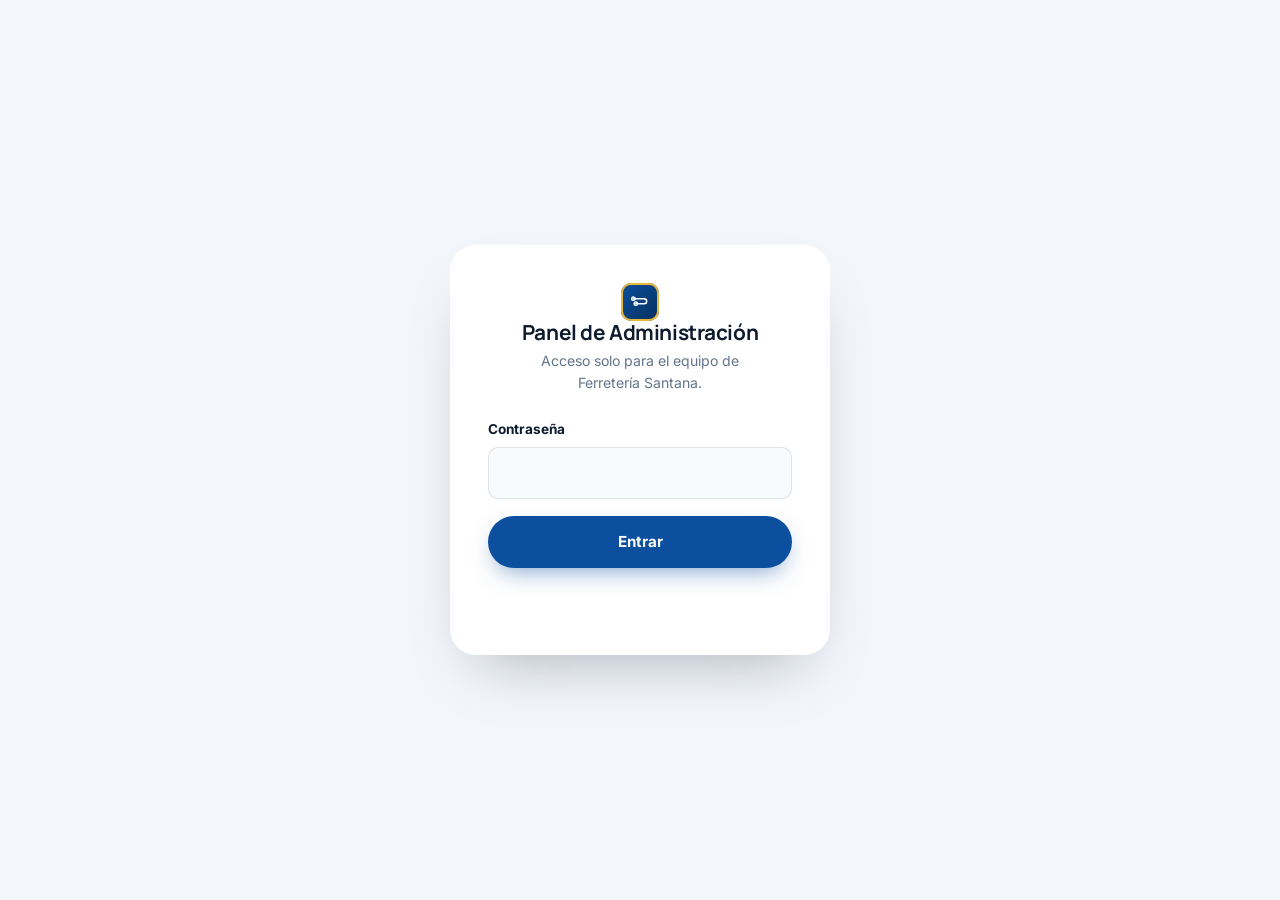
==== admin.html @ 728224a3 "Add files via upload" ====
<!DOCTYPE html>
<html lang="es-MX">
<head>
<meta charset="UTF-8">
<meta name="viewport" content="width=device-width, initial-scale=1.0">
<title>Panel de Administración | Ferretería Santana</title>
<meta name="robots" content="noindex, nofollow">
<link rel="preconnect" href="https://fonts.googleapis.com">
<link rel="preconnect" href="https://fonts.gstatic.com" crossorigin>
<link rel="stylesheet" href="https://fonts.googleapis.com/css2?family=Manrope:wght@700;800&family=Inter:wght@400;500;600;700&family=IBM+Plex+Mono:wght@500;600&display=swap">
<link rel="stylesheet" href="styles.css?v=20260812">
</head>
<body>

<div class="admin-shell">

  <!-- LOGIN GATE -->
  <div class="admin-lock" data-admin-lock>
    <div class="admin-lock-card">
      <span class="brand-mark" style="margin:0 auto;display:flex;">
        <svg viewBox="0 0 24 24" fill="none" stroke="#fff" stroke-width="1.8" stroke-linecap="round" stroke-linejoin="round"><path d="M4 8h13a3 3 0 0 1 3 3v0a3 3 0 0 1-3 3H7"/><circle cx="4" cy="8" r="2"/><circle cx="7" cy="14" r="2"/></svg>
      </span>
      <h1>Panel de Administración</h1>
      <p>Acceso solo para el equipo de Ferretería Santana.</p>
      <form data-admin-login>
        <div class="form-field" style="text-align:left;">
          <label for="admin-pass">Contraseña</label>
          <input id="admin-pass" type="password" autocomplete="current-password" required>
        </div>
        <button class="btn btn-primary btn-block" type="submit">Entrar</button>
        <p class="admin-error" data-admin-error></p>
      </form>
    </div>
  </div>

  <!-- ADMIN APP (hidden until unlocked) -->
  <div data-admin-app style="display:none;">
    <header class="admin-header">
      <div class="container">
        <div class="brand">
          <span class="brand-mark">
            <svg viewBox="0 0 24 24" fill="none" stroke="#fff" stroke-width="1.8" stroke-linecap="round" stroke-linejoin="round"><path d="M4 8h13a3 3 0 0 1 3 3v0a3 3 0 0 1-3 3H7"/><circle cx="4" cy="8" r="2"/><circle cx="7" cy="14" r="2"/></svg>
          </span>
          <span>Ferretería Santana <small>Panel de productos</small></span>
        </div>
        <div style="display:flex;gap:.7rem;align-items:center;">
          <a class="btn btn-ghost btn-sm" href="tienda.html" target="_blank" rel="noopener">Ver tienda ↗</a>
          <button class="btn btn-ghost btn-sm" data-admin-logout type="button">Salir</button>
        </div>
      </div>
    </header>

    <main class="admin-main">
      <div class="container admin-grid">

        <div>
          <div class="panel">
            <h2 data-form-title>Agregar producto</h2>
            <form data-product-form>
              <input type="hidden" data-field="id">
              <div class="form-field">
                <label for="f-name">Nombre del producto</label>
                <input id="f-name" data-field="name" type="text" required>
              </div>
              <div class="field-row-2">
                <div class="form-field">
                  <label for="f-category">Categoría</label>
                  <select id="f-category" data-field="category" required></select>
                </div>
                <div class="form-field">
                  <label for="f-icon">Ícono</label>
                  <select id="f-icon" data-field="icon"></select>
                </div>
              </div>
              <div class="field-row-2">
                <div class="form-field">
                  <label for="f-price">Precio (opcional)</label>
                  <input id="f-price" data-field="price" type="text" placeholder="Ej. 150.00">
                </div>
                <div class="form-field">
                  <label for="f-unit">Unidad</label>
                  <input id="f-unit" data-field="unit" type="text" placeholder="Ej. pieza, tramo 6m">
                </div>
              </div>
              <div class="form-field">
                <label for="f-desc">Descripción breve</label>
                <textarea id="f-desc" data-field="desc" rows="3"></textarea>
              </div>
              <div style="display:flex;gap:.6rem;">
                <button class="btn btn-primary btn-block" type="submit" data-submit-label>Agregar producto</button>
                <button class="btn btn-ghost" type="button" data-cancel-edit style="display:none;">Cancelar</button>
              </div>
            </form>
          </div>

          <div class="panel" style="margin-top:1.4rem;">
            <h2>Guardar cambios permanentes</h2>
            <p class="panel-note">Los cambios se guardan automáticamente en este navegador (localStorage), así que ya los ves reflejados en la tienda desde aquí. Para que <strong>todos los visitantes</strong> los vean en GitHub, descarga el archivo actualizado y reemplázalo en tu repositorio.</p>
            <button class="btn btn-accent btn-block" data-export-btn type="button">Descargar products-data.js actualizado</button>
            <p class="status-line" data-export-status></p>
            <div class="divider"></div>
            <button class="btn btn-ghost btn-block" data-reset-btn type="button">Restablecer catálogo original</button>
          </div>
        </div>

        <div class="panel">
          <h2>Productos (<span data-product-count>0</span>)</h2>
          <div class="product-toolbar" style="margin-bottom:1rem;">
            <div class="chip-row" data-admin-chips></div>
            <div class="search-wrap">
              <svg viewBox="0 0 24 24" fill="none" stroke="currentColor" stroke-width="1.8"><circle cx="11" cy="11" r="7"/><path d="m21 21-4.3-4.3"/></svg>
              <input class="search-input" type="search" placeholder="Buscar…" data-admin-search>
            </div>
          </div>
          <div class="admin-table-wrap">
            <table class="admin-table">
              <thead>
                <tr>
                  <th></th>
                  <th>Nombre</th>
                  <th>Categoría</th>
                  <th>Precio</th>
                  <th></th>
                </tr>
              </thead>
              <tbody data-product-table></tbody>
            </table>
          </div>
        </div>

      </div>
    </main>
  </div>

</div>

<script defer src="lib/manifest.js"></script>
<script defer src="lib/products-data.js"></script>
<script defer src="main.js?v=20260812"></script>
<script defer src="admin.js?v=20260812"></script>
</body>
</html>
---- styles.css ----
/* =============================================================
   1. Tokens
   ============================================================= */
:root {
  --bg:          #ffffff;
  --bg-2:        #f3f6fb;
  --bg-3:        #eaf0f9;
  --ink:         #0e1b2e;
  --ink-soft:    #33445c;
  --ink-mute:    #64748b;
  --cream:       #f8fafc;

  --blue:        #0b4f9e;
  --blue-dark:   #06305e;
  --blue-light:  #2e79cf;
  --yellow:      #ffc531;
  --yellow-dark: #e0a300;

  --line:        rgba(14, 27, 46, 0.10);
  --glass:       rgba(255, 255, 255, 0.6);
  --glass-line:  rgba(255, 255, 255, 0.7);

  --sans: "Inter", system-ui, sans-serif;
  --display: "Manrope", var(--sans);
  --mono: "IBM Plex Mono", monospace;

  --ease-out:    cubic-bezier(0.16, 1, 0.3, 1);
  --ease-in:     cubic-bezier(0.7, 0, 0.84, 0);
  --ease-soft:   cubic-bezier(0.25, 0.46, 0.45, 0.94);
  --ease-bounce: cubic-bezier(0.34, 1.56, 0.64, 1);

  --radius-sm: 10px;
  --radius-md: 16px;
  --radius-lg: 26px;
  --container: 1240px;
}

@property --mesh-angle {
  syntax: "<angle>";
  initial-value: 0deg;
  inherits: false;
}

/* =============================================================
   2. Reset & base
   ============================================================= */
*, *::before, *::after { box-sizing: border-box; margin: 0; }
html { -webkit-text-size-adjust: 100%; tab-size: 2; scroll-behavior: smooth; }
body {
  font-family: var(--sans);
  font-size: 16px;
  line-height: 1.6;
  color: var(--ink);
  background: var(--bg);
  -webkit-font-smoothing: antialiased;
  text-rendering: optimizeLegibility;
  overflow-x: clip;
  overscroll-behavior-y: none;
}
img, svg, video { display: block; max-width: 100%; }
button { font: inherit; color: inherit; cursor: pointer; border: 0; background: none; }
a { color: inherit; text-decoration: none; }
input, select, textarea { font: inherit; color: inherit; }
p { text-wrap: pretty; }
h1, h2, h3, h4 { text-wrap: balance; line-height: 1.08; letter-spacing: -0.02em; font-family: var(--display); }
ul { list-style: none; padding: 0; }
::selection { background: var(--yellow); color: var(--blue-dark); }

:focus-visible {
  outline: 2px solid var(--blue);
  outline-offset: 3px;
  border-radius: 4px;
}

.skip-link {
  position: fixed; top: -100px; left: 1rem;
  padding: .6rem 1rem; background: var(--ink); color: var(--cream);
  z-index: 9999; border-radius: 8px; font-weight: 600;
}
.skip-link:focus { top: 1rem; }

/* =============================================================
   3. Utilities
   ============================================================= */
.container { max-width: var(--container); margin: 0 auto; padding: 0 1.25rem; }
.sr-only {
  position: absolute; width: 1px; height: 1px; padding: 0; margin: -1px;
  overflow: hidden; clip: rect(0,0,0,0); white-space: nowrap; border: 0;
}
.section { padding: clamp(3.5rem, 7vw, 7rem) 0; }
.section-head { max-width: 640px; margin-bottom: clamp(2rem, 5vw, 3.5rem); }
.kicker {
  display: inline-flex; align-items: center; gap: .5rem;
  font-family: var(--mono); font-size: .78rem; letter-spacing: .08em;
  text-transform: uppercase; color: var(--blue); font-weight: 600;
  margin-bottom: .9rem;
}
.kicker::before {
  content: ""; width: 8px; height: 8px; border-radius: 50%;
  background: var(--yellow); box-shadow: 0 0 0 4px rgba(255,197,49,0.25);
}
.section-sub { color: var(--ink-mute); font-size: 1.05rem; margin-top: .75rem; max-width: 56ch; }

.reveal { opacity: 0; transform: translateY(28px); transition: opacity .7s var(--ease-out), transform .7s var(--ease-out); }
.reveal.is-visible { opacity: 1; transform: none; }
.reveal[data-split] { opacity: 1; transform: none; }

/* =============================================================
   4. Buttons
   ============================================================= */
.btn {
  display: inline-flex; align-items: center; justify-content: center; gap: .55rem;
  padding: .85rem 1.5rem; border-radius: 999px; font-weight: 700; font-size: .95rem;
  transition: transform .35s var(--ease-out), box-shadow .35s var(--ease-out), background .3s var(--ease-out);
  white-space: nowrap;
}
.btn-primary {
  background: var(--blue); color: #fff;
  box-shadow: 0 10px 24px -8px rgba(11,79,158,0.55);
}
.btn-primary:hover { background: var(--blue-dark); transform: translateY(-2px); box-shadow: 0 14px 30px -8px rgba(11,79,158,0.6); }
.btn-accent {
  background: var(--yellow); color: var(--blue-dark);
  box-shadow: 0 10px 24px -8px rgba(224,163,0,0.5);
}
.btn-accent:hover { background: var(--yellow-dark); transform: translateY(-2px); }
.btn-ghost {
  background: transparent; color: var(--ink); border: 1.5px solid var(--line);
}
.btn-ghost:hover { border-color: var(--blue); color: var(--blue); }
.btn-sm { padding: .6rem 1.1rem; font-size: .85rem; }
.btn-block { width: 100%; }
.btn[disabled] { opacity: .5; cursor: not-allowed; }

/* =============================================================
   5. Nav
   ============================================================= */
.nav {
  position: sticky; top: 0; z-index: 100;
  background: rgba(255,255,255,0.78);
  backdrop-filter: blur(16px) saturate(160%);
  -webkit-backdrop-filter: blur(16px) saturate(160%);
  border-bottom: 1px solid var(--line);
}
.nav-inner { display: flex; align-items: center; justify-content: space-between; gap: 1.5rem; padding: .9rem 0; }
.brand { display: flex; align-items: center; gap: .6rem; font-family: var(--display); font-weight: 800; font-size: 1.1rem; color: var(--blue-dark); }
.brand-mark {
  width: 38px; height: 38px; border-radius: 10px;
  background: linear-gradient(135deg, var(--blue) 0%, var(--blue-dark) 100%);
  display: flex; align-items: center; justify-content: center; flex-shrink: 0;
  box-shadow: inset 0 0 0 2px rgba(255,197,49,0.9);
}
.brand-mark svg { width: 20px; height: 20px; }
.brand small { display: block; font-family: var(--sans); font-weight: 500; font-size: .68rem; color: var(--ink-mute); letter-spacing: .03em; }

.nav-links { display: none; align-items: center; gap: 2rem; }
.nav-links a {
  position: relative; font-weight: 600; font-size: .93rem; color: var(--ink-soft);
  padding: .3rem 0;
}
.nav-links a::after {
  content: ""; position: absolute; left: 0; bottom: -2px; width: 0; height: 2px;
  background: var(--yellow); transition: width .3s var(--ease-out);
}
.nav-links a:hover::after, .nav-links a.is-active::after { width: 100%; }
.nav-links a.is-active { color: var(--blue); }

.nav-cta { display: none; align-items: center; gap: .7rem; }
.nav-burger {
  display: flex; align-items: center; justify-content: center;
  width: 42px; height: 42px; border-radius: 10px; border: 1.5px solid var(--line);
}
.nav-burger span { display: block; width: 18px; height: 2px; background: var(--ink); position: relative; }
.nav-burger span::before, .nav-burger span::after {
  content: ""; position: absolute; left: 0; width: 18px; height: 2px; background: var(--ink); transition: transform .3s var(--ease-out);
}
.nav-burger span::before { top: -6px; }
.nav-burger span::after { top: 6px; }

.nav-mobile {
  display: none; flex-direction: column; gap: .2rem; padding: .5rem 0 1.2rem;
  border-top: 1px solid var(--line);
}
.nav-mobile.is-open { display: flex; }
.nav-mobile a { padding: .75rem .25rem; font-weight: 600; border-bottom: 1px solid var(--line); }
.nav-mobile .btn { margin-top: .8rem; }

@media (min-width: 960px) {
  .nav-links { display: flex; }
  .nav-cta { display: flex; }
  .nav-burger { display: none; }
  .nav-mobile { display: none !important; }
}

/* =============================================================
   6. Hero
   ============================================================= */
.hero { position: relative; padding: clamp(3rem, 8vw, 6rem) 0 clamp(2.5rem, 6vw, 4rem); overflow: clip; }
.hero-mesh {
  position: absolute; inset: -10% -10% auto -10%; height: 130%;
  z-index: -1;
  background:
    radial-gradient(circle at 15% 20%, rgba(11,79,158,0.16) 0%, transparent 55%),
    radial-gradient(circle at 85% 15%, rgba(255,197,49,0.22) 0%, transparent 50%),
    radial-gradient(circle at 50% 90%, rgba(11,79,158,0.10) 0%, transparent 55%),
    var(--bg-2);
  filter: blur(40px) saturate(140%);
  animation: meshDrift 26s ease-in-out infinite;
}
@keyframes meshDrift {
  0%, 100% { transform: scale(1) rotate(0deg); }
  50% { transform: scale(1.12) rotate(6deg); }
}
.hero-grid { display: grid; gap: 2.5rem; align-items: center; }
.hero-badge {
  display: inline-flex; align-items: center; gap: .5rem;
  background: #fff; border: 1px solid var(--line); border-radius: 999px;
  padding: .5rem .95rem; font-size: .82rem; font-weight: 700; color: var(--blue-dark);
  box-shadow: 0 4px 14px -6px rgba(14,27,46,0.15);
  margin-bottom: 1.25rem;
}
.hero-badge span.dot { width: 8px; height: 8px; border-radius: 50%; background: var(--yellow); }
.hero-title { font-size: clamp(2.3rem, 5.4vw, 3.7rem); font-weight: 800; color: var(--ink); }
.hero-title em { font-style: normal; color: var(--blue); }
.hero-sub { margin-top: 1.15rem; font-size: 1.1rem; color: var(--ink-soft); max-width: 46ch; }
.hero-actions { display: flex; flex-wrap: wrap; gap: .9rem; margin-top: 1.9rem; }

.hero-stats { display: grid; grid-template-columns: repeat(3, 1fr); gap: 1rem; margin-top: 2.75rem; max-width: 460px; }
.hero-stat strong { display: block; font-family: var(--display); font-size: clamp(1.5rem, 3vw, 1.9rem); color: var(--blue-dark); font-weight: 800; }
.hero-stat span { font-size: .8rem; color: var(--ink-mute); }

.hero-visual { position: relative; min-height: 320px; }
.hero-card-grid { display: grid; grid-template-columns: repeat(2, 1fr); gap: 1rem; }
.glass-card {
  background: var(--glass);
  backdrop-filter: blur(18px) saturate(180%);
  -webkit-backdrop-filter: blur(18px) saturate(180%);
  border: 1px solid var(--glass-line);
  border-radius: var(--radius-md);
  box-shadow: 0 20px 40px -20px rgba(14,27,46,0.25);
}
@supports not (backdrop-filter: blur(1px)) {
  .glass-card { background: rgba(255,255,255,0.92); }
}
.hero-icon-card {
  padding: 1.4rem 1.1rem; display: flex; flex-direction: column; gap: .7rem;
  transition: transform .4s var(--ease-out), box-shadow .4s var(--ease-out);
}
.hero-icon-card:hover { transform: translateY(-6px) rotate(-1deg); box-shadow: 0 26px 50px -18px rgba(14,27,46,0.3); }
.hero-icon-card .ico-wrap {
  width: 44px; height: 44px; border-radius: 12px;
  display: flex; align-items: center; justify-content: center;
  background: linear-gradient(135deg, var(--blue) 0%, var(--blue-light) 100%);
}
.hero-icon-card .ico-wrap svg { width: 24px; height: 24px; color: #fff; }
.hero-icon-card:nth-child(2) .ico-wrap, .hero-icon-card:nth-child(3) .ico-wrap { background: linear-gradient(135deg, var(--yellow) 0%, var(--yellow-dark) 100%); }
.hero-icon-card h4 { font-size: .95rem; font-weight: 700; }
.hero-icon-card p { font-size: .8rem; color: var(--ink-mute); }
.hero-icon-card:nth-child(2) { margin-top: 1.6rem; }
.hero-icon-card:nth-child(4) { margin-top: -1.6rem; }

@media (min-width: 960px) {
  .hero-grid { grid-template-columns: 1.05fr .95fr; gap: 3.5rem; }
}

/* =============================================================
   7. Category / feature bento
   ============================================================= */
.cat-grid { display: grid; grid-template-columns: repeat(auto-fit, minmax(230px, 1fr)); gap: 1.1rem; }
.cat-card {
  background: #fff; border: 1px solid var(--line); border-radius: var(--radius-md);
  padding: 1.6rem; display: flex; flex-direction: column; gap: .85rem;
  transition: transform .4s var(--ease-out), box-shadow .4s var(--ease-out), border-color .3s;
  position: relative; overflow: hidden;
}
.cat-card::before {
  content: ""; position: absolute; inset: 0; opacity: 0;
  background: linear-gradient(135deg, rgba(11,79,158,0.06), rgba(255,197,49,0.10));
  transition: opacity .35s var(--ease-out);
}
.cat-card:hover { transform: translateY(-6px); box-shadow: 0 24px 44px -22px rgba(14,27,46,0.28); border-color: transparent; }
.cat-card:hover::before { opacity: 1; }
.cat-card .ico-wrap {
  width: 50px; height: 50px; border-radius: 13px; position: relative; z-index: 1;
  display: flex; align-items: center; justify-content: center;
  background: var(--bg-3);
}
.cat-card .ico-wrap svg { width: 26px; height: 26px; color: var(--blue); }
.cat-card h3 { position: relative; z-index: 1; font-size: 1.08rem; }
.cat-card p { position: relative; z-index: 1; font-size: .88rem; color: var(--ink-mute); }
.cat-card .cat-link { position: relative; z-index: 1; font-size: .83rem; font-weight: 700; color: var(--blue); display: inline-flex; align-items: center; gap: .35rem; margin-top: .2rem; }
.cat-card .cat-link svg { width: 14px; height: 14px; transition: transform .3s var(--ease-out); }
.cat-card:hover .cat-link svg { transform: translateX(3px); }

/* =============================================================
   8. Pillars
   ============================================================= */
.pillar-grid { display: grid; grid-template-columns: repeat(auto-fit, minmax(260px, 1fr)); gap: 1.4rem; }
.pillar-card { padding: 1.9rem; border-radius: var(--radius-md); background: var(--bg-2); }
.pillar-card .ico-wrap {
  width: 48px; height: 48px; border-radius: 12px; margin-bottom: 1.1rem;
  display: flex; align-items: center; justify-content: center;
  background: var(--blue-dark);
}
.pillar-card .ico-wrap svg { width: 24px; height: 24px; color: var(--yellow); }
.pillar-card h3 { font-size: 1.1rem; margin-bottom: .55rem; }
.pillar-card p { color: var(--ink-mute); font-size: .92rem; }

/* =============================================================
   9. Products
   ============================================================= */
.product-toolbar { display: flex; flex-wrap: wrap; gap: .9rem; align-items: center; justify-content: space-between; margin-bottom: 2rem; }
.chip-row { display: flex; flex-wrap: wrap; gap: .55rem; }
.chip {
  padding: .55rem 1rem; border-radius: 999px; border: 1.5px solid var(--line);
  font-size: .85rem; font-weight: 600; color: var(--ink-soft);
  transition: all .25s var(--ease-out);
}
.chip:hover { border-color: var(--blue); color: var(--blue); }
.chip.is-active { background: var(--blue); border-color: var(--blue); color: #fff; }
.search-wrap { position: relative; flex-shrink: 0; }
.search-wrap svg { position: absolute; left: 14px; top: 50%; transform: translateY(-50%); width: 17px; height: 17px; color: var(--ink-mute); }
.search-input {
  padding: .68rem 1rem .68rem 2.5rem; border-radius: 999px; border: 1.5px solid var(--line);
  min-width: 220px; background: #fff;
}
.search-input:focus { border-color: var(--blue); outline: none; }

.product-grid { display: grid; grid-template-columns: repeat(auto-fill, minmax(240px, 1fr)); gap: 1.25rem; }
.product-card {
  background: #fff; border: 1px solid var(--line); border-radius: var(--radius-md);
  overflow: hidden; display: flex; flex-direction: column;
  transition: transform .4s var(--ease-out), box-shadow .4s var(--ease-out);
}
.product-card:hover { transform: translateY(-5px); box-shadow: 0 22px 42px -20px rgba(14,27,46,0.28); }
.product-media {
  aspect-ratio: 4/3; display: flex; align-items: center; justify-content: center;
  background: linear-gradient(135deg, var(--bg-3) 0%, #ffffff 100%);
  position: relative;
}
.product-media svg { width: 44%; height: 44%; color: var(--blue); opacity: .85; }
.product-cat-tag {
  position: absolute; top: 10px; left: 10px; background: var(--yellow); color: var(--blue-dark);
  font-size: .68rem; font-weight: 800; padding: .28rem .6rem; border-radius: 999px; letter-spacing: .02em;
}
.product-body { padding: 1.1rem 1.15rem 1.3rem; display: flex; flex-direction: column; gap: .5rem; flex: 1; }
.product-body h3 { font-size: 1rem; }
.product-body p { font-size: .85rem; color: var(--ink-mute); flex: 1; }
.product-meta { display: flex; align-items: center; justify-content: space-between; margin-top: .3rem; }
.product-price { font-family: var(--mono); font-weight: 700; color: var(--blue-dark); font-size: .92rem; }
.product-unit { font-size: .74rem; color: var(--ink-mute); }
.product-body .btn { margin-top: .7rem; }
.empty-state { text-align: center; padding: 4rem 1rem; color: var(--ink-mute); }

/* =============================================================
   10. Testimonials
   ============================================================= */
.testi-grid { display: grid; grid-template-columns: repeat(auto-fit, minmax(280px, 1fr)); gap: 1.3rem; }
.testi-card { background: var(--bg-2); border-radius: var(--radius-md); padding: 1.8rem; }
.testi-card svg { width: 26px; height: 26px; color: var(--yellow-dark); margin-bottom: .9rem; }
.testi-card p.quote { font-size: .96rem; color: var(--ink-soft); margin-bottom: 1.2rem; }
.testi-author { font-weight: 700; font-size: .9rem; }
.testi-role { font-size: .8rem; color: var(--ink-mute); }

/* =============================================================
   11. CTA band
   ============================================================= */
.cta-band {
  background: linear-gradient(135deg, var(--blue-dark) 0%, var(--blue) 100%);
  border-radius: var(--radius-lg); padding: clamp(2.2rem, 5vw, 3.5rem);
  display: flex; flex-wrap: wrap; gap: 1.8rem; align-items: center; justify-content: space-between;
  position: relative; overflow: hidden;
}
.cta-band::before {
  content: ""; position: absolute; right: -60px; top: -60px; width: 240px; height: 240px;
  border-radius: 50%; background: rgba(255,197,49,0.18); filter: blur(20px);
}
.cta-band h2, .cta-band p { color: #fff; position: relative; }
.cta-band p { color: rgba(255,255,255,0.82); margin-top: .5rem; max-width: 42ch; }
.cta-actions { display: flex; gap: .9rem; flex-wrap: wrap; position: relative; }

/* =============================================================
   12. Contact page
   ============================================================= */
.contact-grid { display: grid; gap: 2.5rem; }
.info-card { background: var(--bg-2); border-radius: var(--radius-md); padding: 1.8rem; margin-bottom: 1rem; }
.info-row { display: flex; gap: .9rem; align-items: flex-start; padding: .8rem 0; border-bottom: 1px solid var(--line); }
.info-row:last-child { border-bottom: 0; }
.info-row .ico-wrap { width: 38px; height: 38px; border-radius: 10px; background: var(--blue); display: flex; align-items: center; justify-content: center; flex-shrink: 0; }
.info-row .ico-wrap svg { width: 19px; height: 19px; color: #fff; }
.info-row strong { display: block; font-size: .88rem; }
.info-row span, .info-row a { font-size: .88rem; color: var(--ink-mute); }
.info-row a:hover { color: var(--blue); }

.form-card { background: #fff; border: 1px solid var(--line); border-radius: var(--radius-md); padding: 1.9rem; }
.form-field { display: flex; flex-direction: column; gap: .4rem; margin-bottom: 1.1rem; }
.form-field label { font-size: .85rem; font-weight: 700; }
.form-field input, .form-field select, .form-field textarea {
  padding: .75rem .9rem; border: 1.5px solid var(--line); border-radius: 10px; background: var(--cream);
}
.form-field input:focus, .form-field select:focus, .form-field textarea:focus { border-color: var(--blue); outline: none; background: #fff; }
.form-row { display: grid; grid-template-columns: 1fr 1fr; gap: 1rem; }
.form-note { font-size: .78rem; color: var(--ink-mute); margin-top: .8rem; }
.map-embed { border-radius: var(--radius-md); overflow: hidden; border: 1px solid var(--line); height: 100%; min-height: 320px; }
.map-embed iframe { width: 100%; height: 100%; min-height: 320px; border: 0; }

@media (min-width: 960px) {
  .contact-grid { grid-template-columns: 1.05fr .95fr; }
}

/* =============================================================
   13. Admin
   ============================================================= */
.admin-shell { min-height: 100vh; background: var(--bg-2); }
.admin-lock { min-height: 100vh; display: flex; align-items: center; justify-content: center; padding: 1.5rem; }
.admin-lock-card { max-width: 380px; width: 100%; background: #fff; border-radius: var(--radius-lg); padding: 2.4rem; box-shadow: 0 30px 60px -30px rgba(14,27,46,0.35); text-align: center; }
.admin-lock-card .brand-mark { margin: 0 auto 1.2rem; }
.admin-lock-card h1 { font-size: 1.3rem; margin-bottom: .4rem; }
.admin-lock-card p { color: var(--ink-mute); font-size: .88rem; margin-bottom: 1.5rem; }
.admin-error { color: #b42318; font-size: .82rem; margin-top: .6rem; min-height: 1.1em; }

.admin-header { background: #fff; border-bottom: 1px solid var(--line); padding: 1rem 0; position: sticky; top: 0; z-index: 20; }
.admin-header .container { display: flex; align-items: center; justify-content: space-between; gap: 1rem; flex-wrap: wrap; }
.admin-main { padding: 2rem 0 4rem; }
.admin-grid { display: grid; gap: 1.6rem; }
@media (min-width: 1100px) { .admin-grid { grid-template-columns: 380px 1fr; align-items: start; } }

.panel { background: #fff; border: 1px solid var(--line); border-radius: var(--radius-md); padding: 1.6rem; }
.panel h2 { font-size: 1.05rem; margin-bottom: 1.1rem; }
.panel-note { background: var(--bg-3); border-radius: 10px; padding: .9rem 1rem; font-size: .8rem; color: var(--ink-soft); margin-bottom: 1.2rem; }

.admin-table-wrap { overflow-x: auto; }
.admin-table { width: 100%; border-collapse: collapse; font-size: .87rem; }
.admin-table th { text-align: left; padding: .7rem .6rem; color: var(--ink-mute); font-size: .74rem; text-transform: uppercase; letter-spacing: .04em; border-bottom: 1px solid var(--line); }
.admin-table td { padding: .7rem .6rem; border-bottom: 1px solid var(--line); vertical-align: middle; }
.admin-table tr:last-child td { border-bottom: 0; }
.admin-table .p-thumb { width: 40px; height: 40px; border-radius: 8px; background: var(--bg-3); display: flex; align-items: center; justify-content: center; }
.admin-table .p-thumb svg { width: 20px; height: 20px; color: var(--blue); }
.row-actions { display: flex; gap: .4rem; }
.icon-btn {
  width: 32px; height: 32px; border-radius: 8px; display: flex; align-items: center; justify-content: center;
  border: 1px solid var(--line); transition: all .2s;
}
.icon-btn svg { width: 15px; height: 15px; }
.icon-btn:hover { border-color: var(--blue); color: var(--blue); }
.icon-btn.danger:hover { border-color: #b42318; color: #b42318; }

.badge-tag { display: inline-block; padding: .2rem .6rem; border-radius: 999px; background: var(--bg-3); font-size: .74rem; font-weight: 700; color: var(--blue-dark); }
.status-line { font-size: .82rem; color: var(--ink-mute); margin-top: .8rem; min-height: 1.1em; }
.status-line.is-ok { color: #067647; }
.divider { height: 1px; background: var(--line); margin: 1.4rem 0; }
.field-row-2 { display: grid; grid-template-columns: 1fr 1fr; gap: .9rem; }

/* =============================================================
   14. Footer
   ============================================================= */
.footer { background: var(--blue-dark); color: rgba(255,255,255,0.85); padding: 3.5rem 0 1.8rem; margin-top: clamp(3rem, 6vw, 5rem); }
.footer-grid { display: grid; gap: 2.2rem; grid-template-columns: 1fr; }
.footer .brand { color: #fff; }
.footer .brand small { color: rgba(255,255,255,0.6); }
.footer p.desc { font-size: .88rem; color: rgba(255,255,255,0.65); margin-top: .9rem; max-width: 34ch; }
.footer h4 { font-size: .82rem; text-transform: uppercase; letter-spacing: .05em; color: rgba(255,255,255,0.55); margin-bottom: 1rem; }
.footer-links { display: flex; flex-direction: column; gap: .6rem; }
.footer-links a { font-size: .88rem; color: rgba(255,255,255,0.85); }
.footer-links a:hover { color: var(--yellow); }
.footer-social { display: flex; gap: .7rem; margin-top: 1rem; }
.footer-social a { width: 36px; height: 36px; border-radius: 10px; background: rgba(255,255,255,0.1); display: flex; align-items: center; justify-content: center; }
.footer-social a svg { width: 17px; height: 17px; }
.footer-social a:hover { background: var(--yellow); color: var(--blue-dark); }
.footer-bottom { border-top: 1px solid rgba(255,255,255,0.14); margin-top: 2.6rem; padding-top: 1.6rem; font-size: .8rem; color: rgba(255,255,255,0.55); display: flex; flex-wrap: wrap; gap: .8rem; justify-content: space-between; }
@media (min-width: 720px) { .footer-grid { grid-template-columns: 1.4fr 1fr 1fr; } }

/* WhatsApp floating button */
.wa-float {
  position: fixed; bottom: 20px; right: 20px; z-index: 90;
  width: 56px; height: 56px; border-radius: 50%; background: #25D366;
  display: flex; align-items: center; justify-content: center;
  box-shadow: 0 12px 26px -8px rgba(37,211,102,0.6);
  transition: transform .3s var(--ease-bounce);
}
.wa-float:hover { transform: scale(1.08); }
.wa-float svg { width: 28px; height: 28px; color: #fff; }

/* =============================================================
   15. Responsive breakpoints reference (mobile-first, applied above)
   ============================================================= */
@media (min-width: 540px) {}
@media (min-width: 720px) {}
@media (min-width: 960px) {}
@media (min-width: 1280px) {}

/* =============================================================
   16. Reduced motion — only truly intrusive effects
   ============================================================= */
@media (prefers-reduced-motion: reduce) {
  .hero-mesh { animation: none; }
}
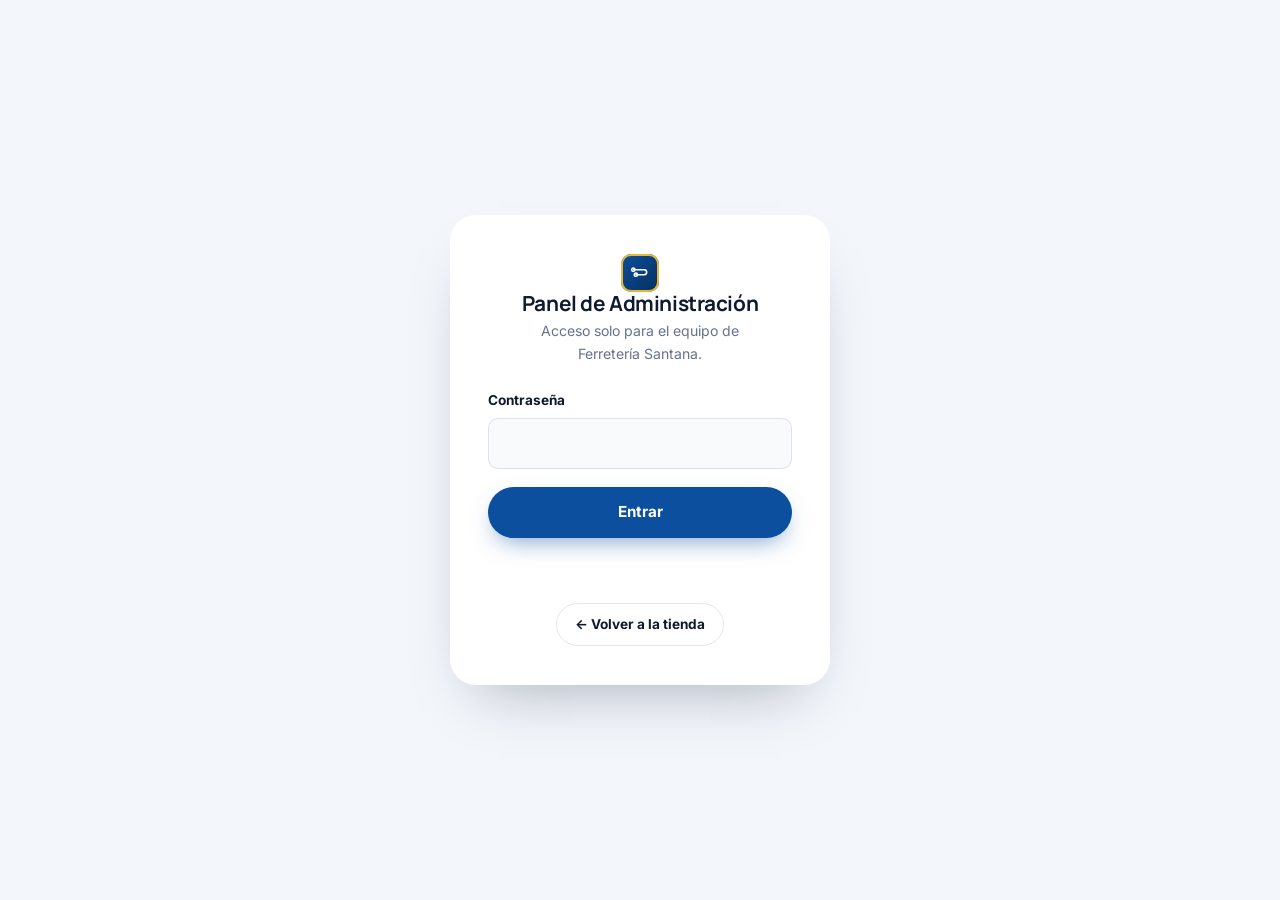
==== commit a6ce3f9d: "Update admin.html" ====
--- a/admin.html
+++ b/admin.html
@@ -30,6 +30,7 @@
         <button class="btn btn-primary btn-block" type="submit">Entrar</button>
         <p class="admin-error" data-admin-error></p>
       </form>
+      <a href="index.html" class="btn btn-ghost btn-sm" style="margin-top:1rem;display:inline-block;">← Volver a la tienda</a>
     </div>
   </div>
 
@@ -44,7 +45,7 @@
           <span>Ferretería Santana <small>Panel de productos</small></span>
         </div>
         <div style="display:flex;gap:.7rem;align-items:center;">
-          <a class="btn btn-ghost btn-sm" href="tienda.html" target="_blank" rel="noopener">Ver tienda ↗</a>
+          <a class="btn btn-ghost btn-sm" href="index.html">← Volver a la tienda</a>
           <button class="btn btn-ghost btn-sm" data-admin-logout type="button">Salir</button>
         </div>
       </div>
@@ -65,11 +66,31 @@
               <div class="field-row-2">
                 <div class="form-field">
                   <label for="f-category">Categoría</label>
-                  <select id="f-category" data-field="category" required></select>
+                  <select id="f-category" data-field="category" required>
+                    <option value="">Seleccionar categoría</option>
+                    <option value="ELECTRICOS">Eléctricos</option>
+                    <option value="PLOMERIA">Plomería</option>
+                    <option value="PINTURA">Pintura</option>
+                    <option value="HERRAMIENTA">Herramienta</option>
+                    <option value="JARDINERIA">Jardinería</option>
+                    <option value="CERRAJERIA">Cerrajería</option>
+                    <option value="SEGURIDAD">Seguridad</option>
+                    <option value="ILUMINACION">Iluminación</option>
+                    <option value="FERRETERIA">Ferretería general</option>
+                  </select>
                 </div>
                 <div class="form-field">
                   <label for="f-icon">Ícono</label>
-                  <select id="f-icon" data-field="icon"></select>
+                  <select id="f-icon" data-field="icon">
+                    <option value="">Sin ícono</option>
+                    <option value="toolbox">🧰 Herramientas</option>
+                    <option value="light">💡 Iluminación</option>
+                    <option value="paint">🎨 Pintura</option>
+                    <option value="security">🛡️ Seguridad</option>
+                    <option value="key">🔑 Cerrajería</option>
+                    <option value="pipe">🔧 Plomería</option>
+                    <option value="valve">⚙️ Válvulas</option>
+                  </select>
                 </div>
               </div>
               <div class="field-row-2">
@@ -95,7 +116,7 @@
 
           <div class="panel" style="margin-top:1.4rem;">
             <h2>Guardar cambios permanentes</h2>
-            <p class="panel-note">Los cambios se guardan automáticamente en este navegador (localStorage), así que ya los ves reflejados en la tienda desde aquí. Para que <strong>todos los visitantes</strong> los vean en GitHub, descarga el archivo actualizado y reemplázalo en tu repositorio.</p>
+            <p class="panel-note">Los cambios se guardan automáticamente en este navegador (localStorage). Para que <strong>todos los visitantes</strong> los vean, descarga el archivo actualizado y reemplázalo en tu repositorio.</p>
             <button class="btn btn-accent btn-block" data-export-btn type="button">Descargar products-data.js actualizado</button>
             <p class="status-line" data-export-status></p>
             <div class="divider"></div>
@@ -116,11 +137,11 @@
             <table class="admin-table">
               <thead>
                 <tr>
-                  <th></th>
+                  <th>Ícono</th>
                   <th>Nombre</th>
                   <th>Categoría</th>
                   <th>Precio</th>
-                  <th></th>
+                  <th>Acciones</th>
                 </tr>
               </thead>
               <tbody data-product-table></tbody>
@@ -131,12 +152,12 @@
       </div>
     </main>
   </div>
-
 </div>
 
+<script defer src="lib/gsap.min.js"></script>
+<script defer src="lib/ScrollTrigger.min.js"></script>
 <script defer src="lib/manifest.js"></script>
 <script defer src="lib/products-data.js"></script>
-<script defer src="main.js?v=20260812"></script>
 <script defer src="admin.js?v=20260812"></script>
 </body>
 </html>
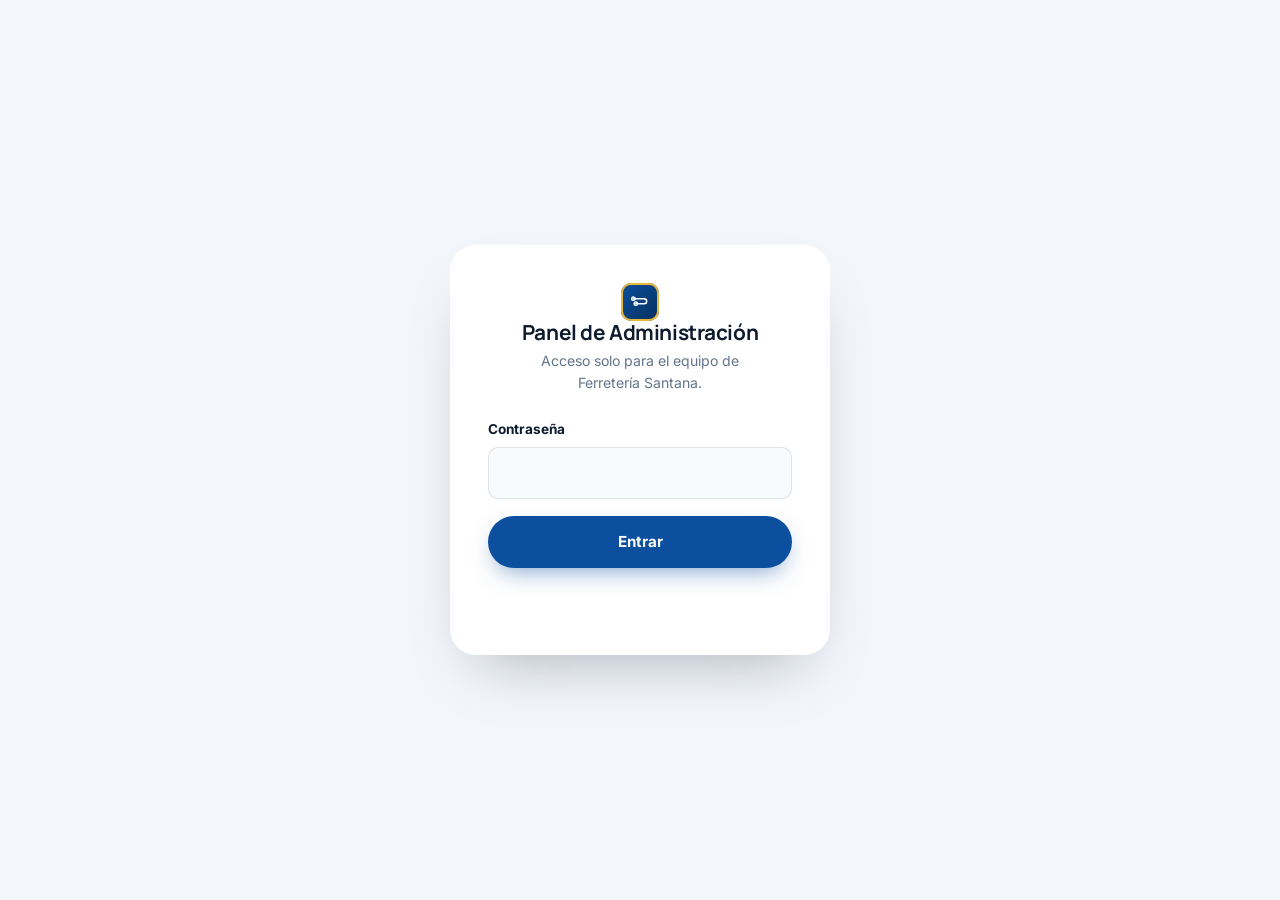
==== commit 6626189c: "Add files via upload" ====
--- a/admin.html
+++ b/admin.html
@@ -30,7 +30,6 @@
         <button class="btn btn-primary btn-block" type="submit">Entrar</button>
         <p class="admin-error" data-admin-error></p>
       </form>
-      <a href="index.html" class="btn btn-ghost btn-sm" style="margin-top:1rem;display:inline-block;">← Volver a la tienda</a>
     </div>
   </div>
 
@@ -45,7 +44,7 @@
           <span>Ferretería Santana <small>Panel de productos</small></span>
         </div>
         <div style="display:flex;gap:.7rem;align-items:center;">
-          <a class="btn btn-ghost btn-sm" href="index.html">← Volver a la tienda</a>
+          <a class="btn btn-ghost btn-sm" href="tienda.html" target="_blank" rel="noopener">Ver tienda ↗</a>
           <button class="btn btn-ghost btn-sm" data-admin-logout type="button">Salir</button>
         </div>
       </div>
@@ -66,31 +65,11 @@
               <div class="field-row-2">
                 <div class="form-field">
                   <label for="f-category">Categoría</label>
-                  <select id="f-category" data-field="category" required>
-                    <option value="">Seleccionar categoría</option>
-                    <option value="ELECTRICOS">Eléctricos</option>
-                    <option value="PLOMERIA">Plomería</option>
-                    <option value="PINTURA">Pintura</option>
-                    <option value="HERRAMIENTA">Herramienta</option>
-                    <option value="JARDINERIA">Jardinería</option>
-                    <option value="CERRAJERIA">Cerrajería</option>
-                    <option value="SEGURIDAD">Seguridad</option>
-                    <option value="ILUMINACION">Iluminación</option>
-                    <option value="FERRETERIA">Ferretería general</option>
-                  </select>
+                  <select id="f-category" data-field="category" required></select>
                 </div>
                 <div class="form-field">
                   <label for="f-icon">Ícono</label>
-                  <select id="f-icon" data-field="icon">
-                    <option value="">Sin ícono</option>
-                    <option value="toolbox">🧰 Herramientas</option>
-                    <option value="light">💡 Iluminación</option>
-                    <option value="paint">🎨 Pintura</option>
-                    <option value="security">🛡️ Seguridad</option>
-                    <option value="key">🔑 Cerrajería</option>
-                    <option value="pipe">🔧 Plomería</option>
-                    <option value="valve">⚙️ Válvulas</option>
-                  </select>
+                  <select id="f-icon" data-field="icon"></select>
                 </div>
               </div>
               <div class="field-row-2">
@@ -116,7 +95,7 @@
 
           <div class="panel" style="margin-top:1.4rem;">
             <h2>Guardar cambios permanentes</h2>
-            <p class="panel-note">Los cambios se guardan automáticamente en este navegador (localStorage). Para que <strong>todos los visitantes</strong> los vean, descarga el archivo actualizado y reemplázalo en tu repositorio.</p>
+            <p class="panel-note">Los cambios se guardan automáticamente en este navegador (localStorage), así que ya los ves reflejados en la tienda desde aquí. Para que <strong>todos los visitantes</strong> los vean en GitHub, descarga el archivo actualizado y reemplázalo en tu repositorio.</p>
             <button class="btn btn-accent btn-block" data-export-btn type="button">Descargar products-data.js actualizado</button>
             <p class="status-line" data-export-status></p>
             <div class="divider"></div>
@@ -137,11 +116,11 @@
             <table class="admin-table">
               <thead>
                 <tr>
-                  <th>Ícono</th>
+                  <th></th>
                   <th>Nombre</th>
                   <th>Categoría</th>
                   <th>Precio</th>
-                  <th>Acciones</th>
+                  <th></th>
                 </tr>
               </thead>
               <tbody data-product-table></tbody>
@@ -152,12 +131,12 @@
       </div>
     </main>
   </div>
+
 </div>
 
-<script defer src="lib/gsap.min.js"></script>
-<script defer src="lib/ScrollTrigger.min.js"></script>
 <script defer src="lib/manifest.js"></script>
 <script defer src="lib/products-data.js"></script>
+<script defer src="main.js?v=20260812"></script>
 <script defer src="admin.js?v=20260812"></script>
 </body>
 </html>
